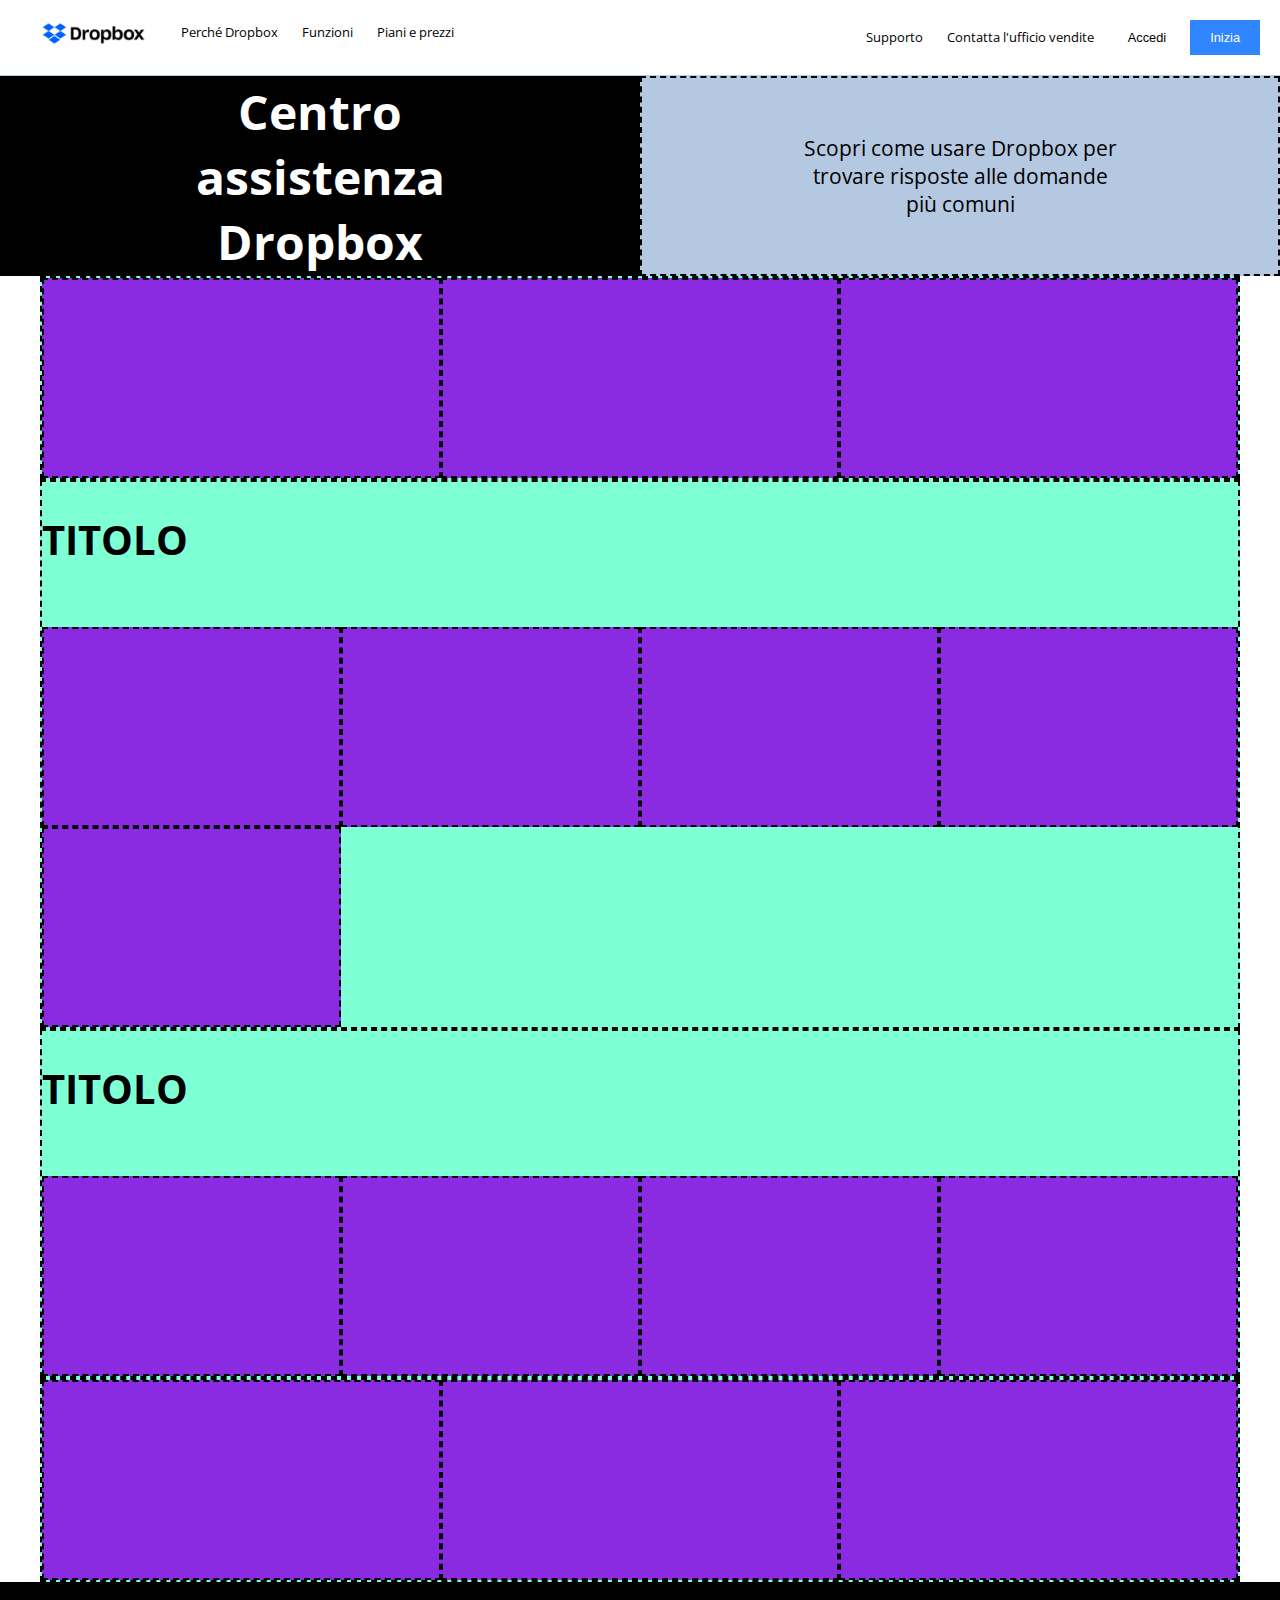
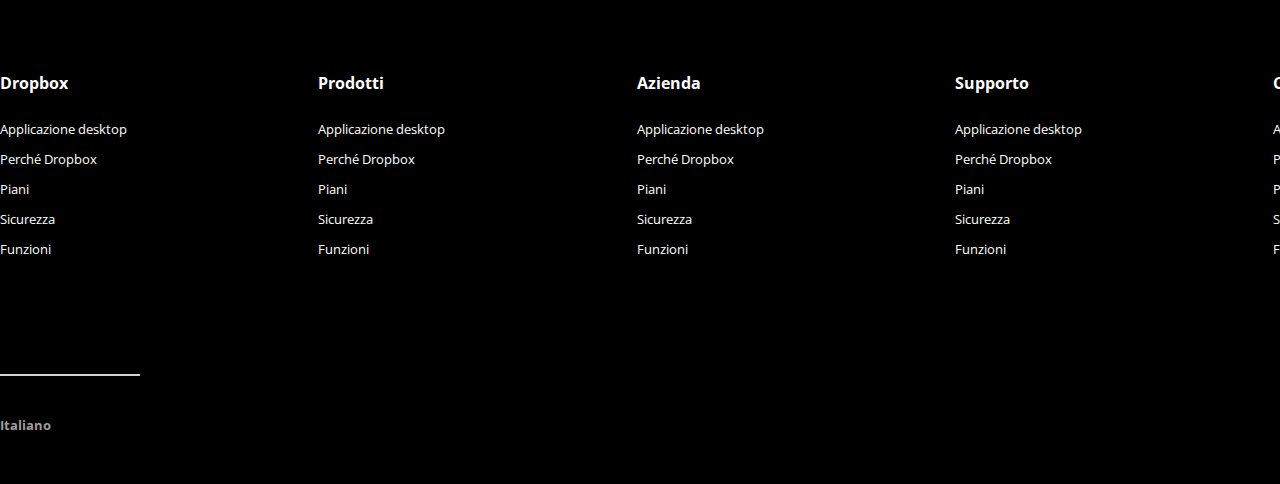
==== help-desk.html @ 8a1f7b86 "Help Desk struttura + main header" ====
<!DOCTYPE html>
<html lang="en">
    <head>
        <meta charset="UTF-8">
        <meta http-equiv="X-UA-Compatible" content="IE=edge">
        <meta name="viewport" content="width=device-width, initial-scale=1.0">
        <title>Dropbox | Help Desk</title>

        <!-- FONT -->
        <link rel="preconnect" href="https://fonts.googleapis.com">
        <link rel="preconnect" href="https://fonts.gstatic.com" crossorigin>
        <link href="https://fonts.googleapis.com/css2?family=Open+Sans:wght@300;400;500;600;700;800&display=swap" rel="stylesheet">
       
        <!-- CSS -->
        <link rel="stylesheet" href="https://cdnjs.cloudflare.com/ajax/libs/font-awesome/6.4.0/css/all.min.css" integrity="sha512-iecdLmaskl7CVkqkXNQ/ZH/XLlvWZOJyj7Yy7tcenmpD1ypASozpmT/E0iPtmFIB46ZmdtAc9eNBvH0H/ZpiBw==" crossorigin="anonymous" referrerpolicy="no-referrer" />
        <link rel="stylesheet" href="css/style.css"> 
        <link rel="stylesheet" href="css/help-desk-style.css"> 
        
    </head>

    <body>
        
        <!-- HEADER -->

        <header>

                <div class="my-row">

                    <!-- HEADER FIRST COLUMN -->

                    <div class="col-6">

                        <nav>

                            <ul>

                                <li>

                                    <a href="#">
                                        <img src="img/logo-small.png" alt="Dropbox" id="logo">
                                    </a>

                                </li>

                                <li>

                                    <div class="dropdown">

                                        <a href="#">
                                            Perché Dropbox
                                        </a>
                                        <div class="dropdown-content">

                                            <ul>

                                                <li>

                                                   <a href="#">

                                                        <div>

                                                            Voce 1

                                                        </div>

                                                   </a>

                                                </li>

                                                <li>

                                                    <a href="#">

                                                        <div>

                                                            Voce 2
    
                                                        </div>
    
                                                    </a>

                                                </li>

                                                <li>

                                                    <a href="#">

                                                        <div>

                                                            Voce 3
    
                                                        </div>
    
                                                    </a>

                                                </li>

                                            </ul>

                                        </div>

                                    </div>


                                </li>

                                <li>

                                    <div class="dropdown">

                                        <a href="#">
                                            Funzioni
                                        </a>
                                        <div class="dropdown-content">

                                            <ul>

                                                <li>

                                                   <a href="#">

                                                        <div>

                                                            Voce 1

                                                        </div>

                                                   </a>

                                                </li>

                                                <li>

                                                    <a href="#">

                                                        <div>

                                                            Voce 2
    
                                                        </div>
    
                                                    </a>

                                                </li>

                                                <li>

                                                    <a href="#">

                                                        <div>

                                                            Voce 3
    
                                                        </div>
    
                                                    </a>

                                                </li>

                                            </ul>

                                        </div>

                                    </div>

                                </li>

                                <li>

                                    <div class="dropdown">

                                        <a href="#">
                                            Piani e prezzi
                                        </a>
                                        <div class="dropdown-content">

                                            <ul>

                                                <li>

                                                   <a href="#">

                                                        <div>

                                                            Voce 1

                                                        </div>

                                                   </a>

                                                </li>

                                                <li>

                                                    <a href="#">

                                                        <div>

                                                            Voce 2
    
                                                        </div>
    
                                                    </a>

                                                </li>

                                                <li>

                                                    <a href="#">

                                                        <div>

                                                            Voce 3
    
                                                        </div>
    
                                                    </a>

                                                </li>

                                            </ul>

                                        </div>

                                    </div>

                                </li>

                            </ul>

                        </nav>

                    </div>

                    <!-- HEADER SECOND COLUMN -->

                    <div class="col-6">

                        <ul>

                            <li>
                                
                                <div class="dropdown">

                                    <a href="#">
                                        Supporto
                                    </a>
                                    <div class="dropdown-content">

                                        <ul>

                                            <li>

                                               <a href="#">

                                                    <div>

                                                        Voce 1

                                                    </div>

                                               </a>

                                            </li>

                                            <li>

                                                <a href="#">

                                                    <div>

                                                        Voce 2

                                                    </div>

                                                </a>

                                            </li>

                                            <li>

                                                <a href="#">

                                                    <div>

                                                        Voce 3

                                                    </div>

                                                </a>

                                            </li>

                                        </ul>

                                    </div>

                                </div>

                            </li>

                            <li>

                                <div class="dropdown">

                                    <a href="#">
                                        Contatta l'ufficio vendite
                                    </a>
                                    <div class="dropdown-content">

                                        <ul>

                                            <li>

                                               <a href="#">

                                                    <div>

                                                        Voce 1

                                                    </div>

                                               </a>

                                            </li>

                                            <li>

                                                <a href="#">

                                                    <div>

                                                        Voce 2

                                                    </div>

                                                </a>

                                            </li>

                                            <li>

                                                <a href="#">

                                                    <div>

                                                        Voce 3

                                                    </div>

                                                </a>

                                            </li>

                                        </ul>

                                    </div>

                                </div>

                             </li>
                            
                        </ul>

                        <button class="button-white">
                            Accedi
                        </button>

                        <button class="button">
                            Inizia
                        </button>

                    </div>

                </div>

         
        </header>

        <!-- MAIN -->

        <main class="debug">

            <div class="my-row main-header">

                <div class="col-6">

                    <h1>

                        Centro assistenza Dropbox

                    </h1>

                </div>

                <div class="col-6">

                    <span>

                        Scopri come usare Dropbox per trovare risposte alle domande più comuni

                    </span>

                </div>

            </div>


            <div class="background">

                <div class="container">

                    <div class="searchbar">
    
                    </div>
    
                    <div class="my-row">
    
                        <div class="col-4">
    
                        </div>
    
                        <div class="col-4">
    
                        </div>
    
                        <div class="col-4">
                            
                        </div>
    
                    </div>
    
                </div>

            </div>


            <div class="container">

               <h2>

                    TITOLO

               </h2>

                <div class="my-row">

                    <div class="col-3">

                    </div>

                    <div class="col-3">

                    </div>

                    <div class="col-3">

                    </div>

                    <div class="col-3">

                    </div>

                    <div class="col-3">

                    </div>

                </div>

            </div>

            <div class="background">

                <div class="container">

                    <h2>
                        TITOLO
                    </h2>
    
                    <div class="my-row">
    
                        <div class="col-3">
    
                        </div>
    
                        <div class="col-3">
    
                        </div>
    
                        <div class="col-3">
                            
                        </div>
    
                        <div class="col-3">
                            
                        </div>
    
                    </div>
    
                </div>

            </div>

            <div class="background">

                <div class="container">
    
                    <div class="my-row">
    
                        <div class="col-4">
    
                        </div>
    
                        <div class="col-4">
    
                        </div>
    
                        <div class="col-4">
                            
                        </div>
    
                    </div>
    
                </div>

            </div>

        </main>

        <!-- FOOTER -->

        <footer>

            <div class="full-width">
            
                <div class="big-container">

                    <!-- FOOTER NAVIGATION -->

                    <div class="my-row">
    
                        <div class="footer-col">
                            
                            <h4>

                                Dropbox

                            </h4>

                            <ul>

                                <li>

                                    <a href="#">

                                        Applicazione desktop

                                    </a>

                                </li>

                                <li>

                                    <a href="#">

                                        Perché Dropbox

                                    </a>

                                </li>

                                <li>

                                    <a href="#">

                                        Piani

                                    </a>

                                </li>

                                <li>

                                    <a href="#">

                                        Sicurezza

                                    </a>

                                </li>

                                <li>

                                    <a href="#">

                                        Funzioni

                                    </a>

                                </li>

                            </ul>

                        </div>

                        <div class="footer-col">
    
                            <h4>

                                Prodotti

                            </h4>

                            <ul>

                                <li>

                                    <a href="#">

                                        Applicazione desktop

                                    </a>

                                </li>

                                <li>

                                    <a href="#">

                                        Perché Dropbox

                                    </a>

                                </li>

                                <li>

                                    <a href="#">

                                        Piani

                                    </a>

                                </li>

                                <li>

                                    <a href="#">

                                        Sicurezza

                                    </a>

                                </li>

                                <li>

                                    <a href="#">

                                        Funzioni

                                    </a>

                                </li>

                            </ul>


                        </div>

                        <div class="footer-col">
    
                            <h4>

                                Azienda

                            </h4>

                            <ul>

                                <li>

                                    <a href="#">

                                        Applicazione desktop

                                    </a>

                                </li>

                                <li>

                                    <a href="#">

                                        Perché Dropbox

                                    </a>

                                </li>

                                <li>

                                    <a href="#">

                                        Piani

                                    </a>

                                </li>

                                <li>

                                    <a href="#">

                                        Sicurezza

                                    </a>

                                </li>

                                <li>

                                    <a href="#">

                                        Funzioni

                                    </a>

                                </li>

                            </ul>


                        </div>

                        <div class="footer-col">
    
                            <h4>

                                Supporto

                            </h4>

                            <ul>

                                <li>

                                    <a href="#">

                                        Applicazione desktop

                                    </a>

                                </li>

                                <li>

                                    <a href="#">

                                        Perché Dropbox

                                    </a>

                                </li>

                                <li>

                                    <a href="#">

                                        Piani

                                    </a>

                                </li>

                                <li>

                                    <a href="#">

                                        Sicurezza

                                    </a>

                                </li>

                                <li>

                                    <a href="#">

                                        Funzioni

                                    </a>

                                </li>

                            </ul>


                        </div>

                        <div class="footer-col">
    
                            <h4>

                                Community

                            </h4>

                            <ul>

                                <li>

                                    <a href="#">

                                        Applicazione desktop

                                    </a>

                                </li>

                                <li>

                                    <a href="#">

                                        Perché Dropbox

                                    </a>

                                </li>

                                <li>

                                    <a href="#">

                                        Piani

                                    </a>

                                </li>

                                <li>

                                    <a href="#">

                                        Sicurezza

                                    </a>

                                </li>

                                <li>

                                    <a href="#">

                                        Funzioni

                                    </a>

                                </li>

                            </ul>

                        </div>
    
                    </div>
    
                   <div class="tail">

                        <hr>

                        <h4>
                            <i class="fa-solid fa-earth-americas"></i>
                            Italiano
                            <i class="fa-solid fa-caret-up"></i>
                        </h4>

                   </div>

                </div>
    

            </div>

        </footer>


    </body>

</html>
---- css/style.css ----
/* 
    RESET
*/

*{
    margin: 0;
    padding: 0;
    box-sizing: border-box;
}

/* 
    GENERAL
*/
html {
    scroll-behavior: smooth;
  }

body{
    font-family: 'Open Sans', sans-serif;
}

.container{
    width: 1200px;
    margin: 0 auto;
}

.big-container{
    width: 1400px;
    margin: 0 auto;
}

.my-row{
    display: flex;
    flex-wrap: wrap;
}

.col-3{
    width: calc((100% / 12) * 3)
}

.col-4{
    width: calc((100% / 12) * 4)
}

.col-5{
    width: calc((100% / 12) * 5)
}

.col-6{
    width: calc((100% / 12) * 6)
}

.col-7{
    width: calc((100% / 12) * 7)
}

.col-8{
    width: calc((100% / 12) * 8)
}

.circle{
    border: 1px solid black;
    width: 13px;
    height: 13px;
    border-radius: 50%;
    display: inline-block;
    margin-right: 5px;
}

.button{
    background-color: #2F86FF;
    border: none;
    color: white;
    padding: 10px 20px;
    font-size: 0.8em;
    cursor: pointer;
}

.button-small{
    background-color: #2F86FF;
    border: none;
    color: white;
    padding: 5px 10px;
    font-size: 0.8em;
    cursor: pointer;
}

.button:hover{
    background-color: #80b4fd;
}

.button-white{
    background-color: transparent;
    border: none;
    color: black;
    padding: 10px 20px;
    font-size: 0.8em;
    cursor: pointer;
}

.button-white-small{
    background-color: transparent;
    border: none;
    color: black;
    padding: 5px 10px;
    font-size: 0.8em;
    cursor: pointer;
}

.button-white:hover{
    background-color: rgb(238, 235, 235);
}

.scroll-button{
    background-color: transparent;
    border: none;
    cursor: pointer;
    display: inline-block;
    padding: 15px;
}
.scroll-button a{
    color: black;
}

.scroll-button:hover{
    background-color: rgb(238, 235, 235);
    border-radius: 20px;
}

.col-padding{
    padding: 40px;
}

/* 
    HEADER
*/

header{
    width: 100%;
    position: sticky;
    top: 0;
    z-index: 999;
    background-color: white;
    border-bottom: 1px solid #B4D0E7;
}

header .my-row > div{
    padding: 20px;
}

header .my-row > div:nth-child(2){
    text-align: right;
}

header #logo{
    transform: scale(0.8);
    vertical-align: middle;
}

header nav,
header ul{
    display: inline-block;
}

header li{
    display: inline-block;
    padding: 0 10px;
}

header li a{
    color:black;
    text-decoration: none;
    font-size: 0.8em;
}

header li a:hover{
    color:#2F86FF;
}

header .dropdown {
    position: relative;
    display: inline-block;
  }


header .dropdown-content {
    display: none;
    position: absolute;
    background-color: white;
    z-index: 999;
    width: 150px;
}

header .dropdown-content li{
    width: 100%;
    padding: 15px;
}

header .dropdown-content:last-of-type li{
    text-align: left;
}

header .dropdown-content li:hover{
    background-color: #f9f9f9;
}

header .dropdown-content li:hover a{
    color:#2F86FF;
}

header .dropdown:hover .dropdown-content {
    display: block;
}

/* 
    MAIN
*/

main h1{
    font-size: 5em;
}

main img{
    width: 100%;
}

/* JUMBOTRON */


main .full-width:first-of-type{
    background-color: #B4D0E7;
    margin-bottom: 150px;
}

main .jumbo-container{
    position: relative;
    top: 100px;
}

main .my-row.jumbotron{
    margin-top: 50px;
}

main .my-row.jumbotron p{
    font-size: 1.2em;
}

main .full-width:first-of-type button{
    display: block;
    margin: 20px 0;
    padding: 10px 20px;
}

main .full-width:first-of-type i{
   font-size: 3em;
}

main .button.button-small + div{
    font-size: 0.8em;
    margin-bottom: 50px;
}

/* BUSINESS PLANS */

main h2:first-of-type{
    font-size: 2.5em;
    padding: 30px 30px 30px 0;
    margin-bottom: 30px;
}

main .radio-input{
    margin-bottom: 50px;
}

main .radio-input input{
    display: none;
}

main .radio-input label{
    cursor: pointer;
}

main .radio-input label:first-of-type{
    margin-right: 30px;
}

main .radio-input #monthly:checked ~ .circle:first-of-type{
    border: 3px solid #2F86FF;
}

main .radio-input #yearly:checked ~ .circle:last-of-type{
    border: 3px solid #2F86FF;
}


main .business-plans{
    justify-content: space-between;
    margin-bottom: 50px;
}

main .business-plans .col-4{
    width: calc((90% / 12) * 4);
    border: 1px solid black;
}

main .business-plans .col-4 .column-title{
    text-align: center;
    border-bottom: 1px solid black;
    padding: 10px;
    font-size: 0.8em;
}

main .business-plans .col-4 .col-padding h3{
    margin-bottom: 20px;
}

main .business-plans .price{
    display: block;
    font-weight: 700;
    font-size: 0.8em;
}

main .business-plans .plan-billing{
    font-weight: 100;
    font-size: 0.8em;
}

main .business-plans ul{
    margin-top: 30px;
}

main .business-plans ul li {
    padding: 10px 0;
    list-style-type: none;
    font-size: 0.7em;
}
main .business-plans ul li i{
    float: left;
    clear:both;
    height: 30px;
    margin-right: 5px;
    line-height: 15px;
}

main .business-plans  div .trial-button{
    padding: 30px 0;
}

main .business-plans  div .trial-button + div{
    font-size: 0.8em;
}

main .business-plans  div .trial-button button{
    width: 100%;
}

main .business-plans div hr{
    width: 30%;
    margin: 40px 0;
    border: 1px solid lightgray;
}

main .business-plans .selling-points{
    font-size: 0.8em;
}

main .business-plans .selling-points + ul li i{
    color: #0061FF;
}

/* CONTACT US */

main .contact{
    border: 1px solid black;
    margin-bottom: 150px;
}

main .contact > h4{
    width: 100%;
    padding: 10px;
    font-size: 0.8em;
    text-align: center;
    border-bottom: 1px solid black;
}

main .contact .col-8{
   padding: 50px;
}

main .contact .col-4{
   padding: 50px;
   text-align: right;
}

main .contact .col-8 h3{
    padding-bottom: 5px; 
    font-size: 1.3em;
}

main .contact .col-8 h3 + div{
    font-weight: 700;
    margin-bottom: 50px;
}

.contact .col-8 p{
    font-size: 0.8em;
}

/* PARTNER */

main .partner{
    margin-bottom: 150px;
}

main .partner .col-7{
    padding: 20px 20px 20px 0;
}

main .partner .col-5{
    padding: 20px;
}

main .partner .col-5 h3{
    padding: 20px;
    font-size: 2em;
}

main .partner .col-5 p{
    padding: 20px;
}

main .partner .col-5 div{
    padding: 20px;
}

main .partner .col-5 div button{
    border: 1px solid black;
    font-size: 1.2em;
}

/* DROPBOX BUSINESS */

main .dp-bsn{
    margin-bottom: 200px;
    justify-content: space-between;
}

main .dp-bsn-title{
    font-size: 3em;
    padding-bottom: 30px;
}

main .dp-bsn .col-4{
    width: calc((90% / 12) * 4);
}

main .dp-bsn .col-4 h3{
    padding: 20px 0;
    font-size: 1.5em;
}

main .dp-bsn .col-4 p{
    margin-bottom: 30px;
}

main .bsn.col-8{
    margin-bottom: 100px;
}

main .bsn.col-8 > h2{
    font-size: 3em;
}

main .bsn.col-8 > a{
    color: #2F86FF; 
}

main .bsn.col-8 > a:visited{
    color: #2F86FF; 
}


/* PARTNER COMPANIES */


main .companies .col-4 .my-row .col-6{
    height: calc(100vw / 6);
    position: relative;
}

main .companies .col-4 .my-row .col-6 img{
    filter: invert(1);
    width: 50%;
    position: absolute;
    left: 50%;
    top: 50%;
    transform: translate(-50%, -50%);
}

main .companies .col-4:first-of-type .my-row .col-6:first-of-type{
    border: 15px solid #D1E9CD;
    background-color: #A2D39B;
}

main .companies .col-4:first-of-type .my-row .col-6:nth-of-type(2){
    background-color: #61082B;
}

main .companies .col-4:first-of-type .my-row .col-6:nth-of-type(3){
    background-color: #0093CE;
}

main .companies .col-4:first-of-type .my-row .col-6:nth-of-type(4){
    background-color: #FF1C1C;
}

main .companies .col-4:last-of-type .my-row .col-6:first-of-type{
    background-color: #D5001F;
}

main .companies .col-4:last-of-type .my-row .col-6:nth-of-type(2){
    background-color: #B4D0E7;
}

main .companies .col-4:last-of-type .my-row .col-6:nth-of-type(3){
    background-color: #0D2481;
}

main .companies .col-4:last-of-type .my-row .col-6:nth-of-type(4){
    background-color: #FFD830;
}

main .companies .col-4:nth-of-type(2){
    padding: 50px;
    background-color: #F5F5F5;
}

main .companies .col-4:nth-of-type(2) img{
    width: 50%;
}

main .companies .col-4:nth-of-type(2) hr{
    width: 30%;
    margin: 40px 0;
    border: 1px solid lightgray;
}

main .companies .col-4:nth-of-type(2) p{
margin-bottom: 30px;
}

/* FREE TRIAL */

main .trial{
    background-color: #B4D0E7;
}

main .trial .col-6{
    padding: 30px 0;
}

main .trial .col-6:last-of-type{
    text-align: center;

}

main .trial .col-6 h3{
    font-size: 2.5em;
    margin: 50px 0;
}

main .trial .col-6 button{
    margin: 50px 0;
    color: black;
    background-color: #FFFFFF;
    border: 1px solid white;
}

main .trial .col-6 button:hover{
    border: 1px solid black;
}

/* FAQ */

main .faq h2{
    margin-top: 50px;
}

main .faq div{
    font-weight: 700;
}

main .faq hr{
    margin: 30px 0;
}

main .faq div:last-of-type hr:last-of-type{
    margin-top: 30px;
    margin-bottom: 100px;
}

main .faq input{
    display: none;
}

main .faq .fa-chevron-down{
    float: right;
    margin-right: 30px;
    font-size: 0.8em;
    cursor: pointer;
    transition: all 0.5s ease-in-out;
    animation: rotation-down;
    animation-duration: 0.5s;
    animation-timing-function: ease-in-out;
    animation-fill-mode: forwards;
    padding: 10px;
}

main .faq ul{
    margin-top: 20px;
    max-height: 0;
    overflow: hidden;
    transition: all 0.5s ease-in-out;
}

main .faq input:checked ~ ul{
    max-height: 300px;
}

main .faq input:checked ~ label > i{
    animation: rotation-up;
    animation-duration: 0.5s;
    animation-timing-function: ease-in-out;
    animation-fill-mode: forwards;
}

main .faq ul li{
    padding: 10px 0;
    margin-left: 60px;
}

@keyframes rotation-up{
    0%{
        transform: rotate(0deg);
    }

    100%{
        transform: rotate(180deg);
    }
}

@keyframes rotation-down{
    0%{
        transform: rotate(180deg);
    }

    100%{
        transform: rotate(0deg);
    }
}

/* 
    FOOTER
*/

footer{
    color: white;
}

footer .full-width{
    background-color: #000000;
}

footer .full-width .my-row{
    justify-content: space-between;
}

footer .footer-col{
    width: auto;
    padding: 70px 0;
}

footer .footer-col h4{
    padding: 20px 0;
}

footer .footer-col li{
    list-style: none;
    font-size: 0.8em;
    line-height: 30px; 
    cursor: pointer;
}

footer .footer-col li a{
    text-decoration: none;
    color: white;
}

footer .footer-col li:hover{
    text-decoration: underline;
}

footer .tail hr{
    width: 10%;
    margin: 40px 0;
    border: 1px solid lightgray;
}

footer .tail h4{
    color: rgb(158, 156, 156);
    padding-bottom: 50px;
    font-size: 0.8em;
    cursor: pointer;
}

footer .tail h4:hover{
    text-decoration: underline;
}
---- css/help-desk-style.css ----
/* 
    MAIN
*/

main .main-header .col-6:first-of-type{
    background-color: black;
    position: relative;
}

main .main-header .col-6:first-of-type h1{
    color: white;
    font-size: 3em;
    text-align: center;
    position: absolute;
    left: 50%;
    top: 50%;
    transform: translate(-50%, -50%);
}

main .main-header .col-6:last-of-type{
    background-color: #B4C8E1;
    position: relative;
}

main .main-header .col-6:last-of-type span{
    color: black;
    font-size: 1.3em;
    text-align: center;
    position: absolute;
    left: 50%;
    top: 50%;
    transform: translate(-50%, -50%);
}



/* 
    DEBUG
*/

.debug .my-row:first-of-type .col-6{
    min-height: 200px;
    border: 2px dashed black;
}

.debug .container{
    background-color: aquamarine;
    min-height: 200px;
    border: 2px dashed black;
}

.debug .container .my-row > div{
    background-color:blueviolet;
    min-height: 200px;
    border: 2px dashed black;
}
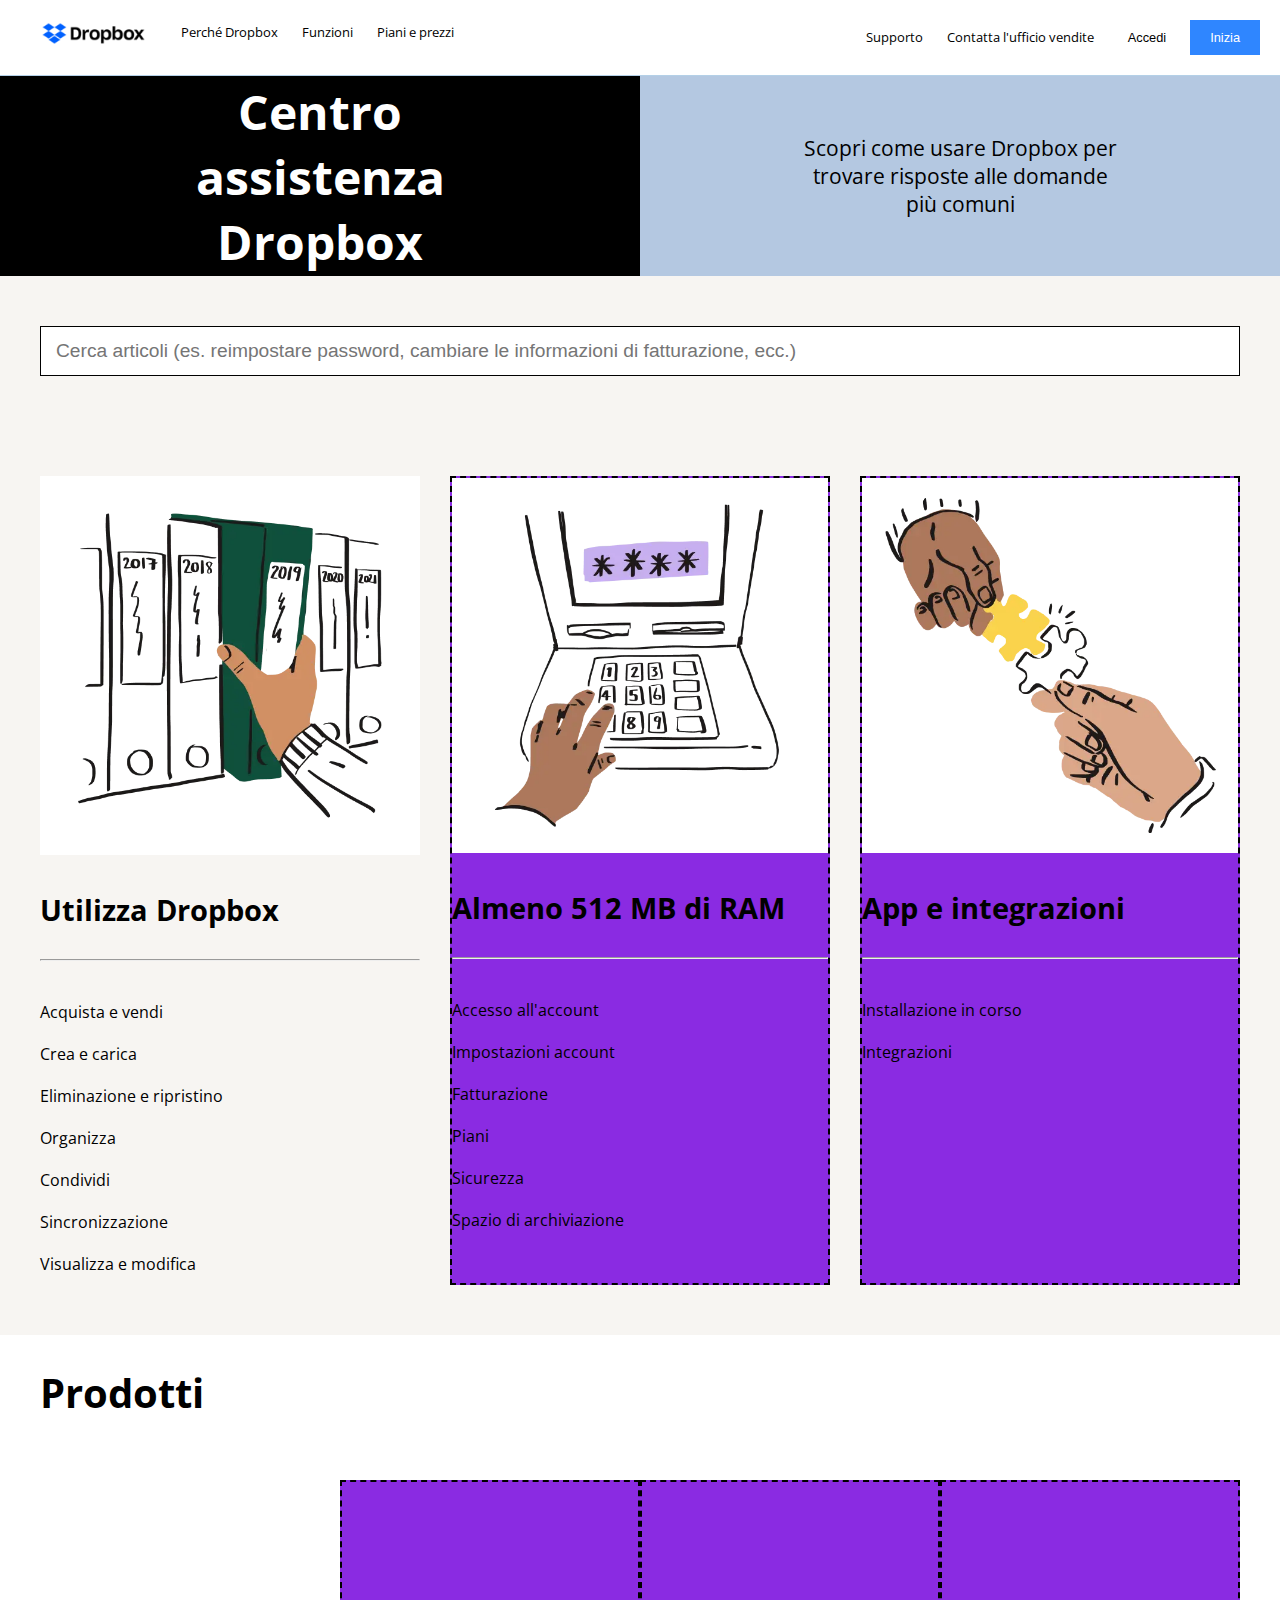
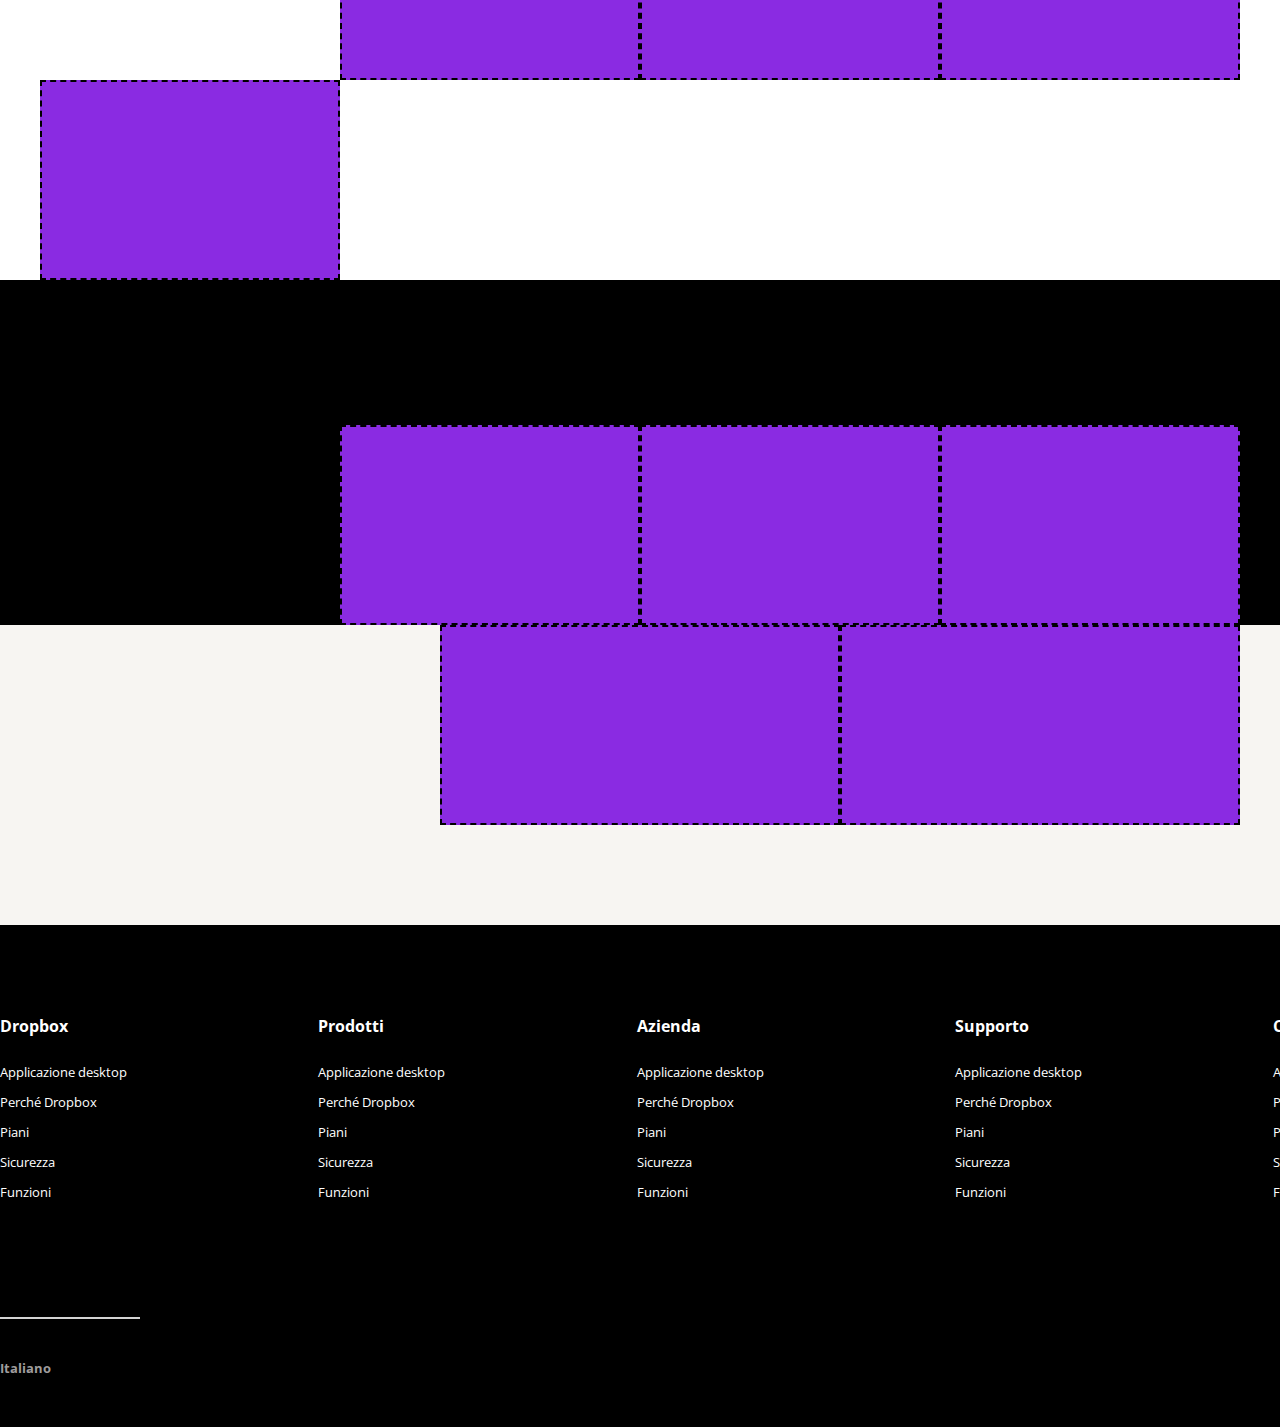
==== commit 1714dca3: "Help Desk: main nav" ====
--- a/help-desk.html
+++ b/help-desk.html
@@ -406,27 +406,225 @@
             </div>
 
 
-            <div class="background">
+            <div class="background main-nav">
 
                 <div class="container">
 
                     <div class="searchbar">
     
+                        <input type="text" placeholder="Cerca articoli (es. reimpostare password, cambiare le informazioni di fatturazione, ecc.)">
+
+                        <i class="fa-solid fa-magnifying-glass"></i>
+
                     </div>
     
                     <div class="my-row">
     
                         <div class="col-4">
     
+                            <img src="img/nav-1.webp" alt="Nav 1">
+
+                            <h2>
+
+                                Utilizza Dropbox
+
+                            </h2>
+
+                            <hr>
+
+                            <ul>
+
+                                <li>
+
+                                    <a href="#">
+
+                                        Acquista e vendi
+
+                                    </a>
+
+                                </li>
+
+                                <li>
+
+                                    <a href="#">
+
+                                        Crea e carica
+
+                                    </a>
+
+                                </li>
+
+                                <li>
+
+                                    <a href="#">
+
+                                        Eliminazione e ripristino
+
+                                    </a>
+
+                                </li>
+
+                                <li>
+
+                                    <a href="#">
+
+                                        Organizza
+
+                                    </a>
+
+                                </li>
+
+                                <li>
+
+                                    <a href="#">
+
+                                        Condividi
+
+                                    </a>
+
+                                </li>
+
+                                <li>
+
+                                    <a href="#">
+
+                                        Sincronizzazione
+
+                                    </a>
+
+                                </li>
+
+                                <li>
+
+                                    <a href="#">
+
+                                        Visualizza e modifica
+
+                                    </a>
+
+                                </li>
+
+                            </ul>
+
                         </div>
     
                         <div class="col-4">
     
-                        </div>
+                            <img src="img/nav-2.webp" alt="Nav 1">
+
+                            <h2>
+
+                                Almeno 512 MB di RAM
+
+                            </h2>
+
+                            <hr>
+
+                            <ul>
+
+                                <li>
+
+                                    <a href="#">
+
+                                        Accesso all'account
+
+                                    </a>
+
+                                </li>
+
+                                <li>
+
+                                    <a href="#">
+
+                                        Impostazioni account
+
+                                    </a>
+
+                                </li>
+
+                                <li>
+
+                                    <a href="#">
+
+                                        Fatturazione
+
+                                    </a>
+
+                                </li>
+
+                                <li>
+
+                                    <a href="#">
+
+                                        Piani
+
+                                    </a>
+
+                                </li>
+
+                                <li>
+
+                                    <a href="#">
+
+                                        Sicurezza
+
+                                    </a>
+
+                                </li>
+
+                                <li>
+
+                                    <a href="#">
+
+                                        Spazio di archiviazione
+
+                                    </a>
+
+                                </li>
+
+                            </ul>
+
+                        </div>
+    
     
                         <div class="col-4">
-                            
-                        </div>
+    
+                            <img src="img/nav-3.webp" alt="Nav 1">
+
+                            <h2>
+
+                                App e integrazioni
+
+                            </h2>
+
+                            <hr>
+
+                            <ul>
+
+                                <li>
+
+                                    <a href="#">
+
+                                        Installazione in corso
+
+                                    </a>
+
+                                </li>
+
+                                <li>
+
+                                    <a href="#">
+
+                                        Integrazioni
+
+                                    </a>
+
+                                </li>
+
+                            </ul>
+
+                        </div>
+    
     
                     </div>
     
@@ -439,7 +637,7 @@
 
                <h2>
 
-                    TITOLO
+                Prodotti
 
                </h2>
 
@@ -469,7 +667,7 @@
 
             </div>
 
-            <div class="background">
+            <div class="background-black">
 
                 <div class="container">
 
--- a/css/help-desk-style.css
+++ b/css/help-desk-style.css
@@ -1,10 +1,29 @@
+/* 
+    GENERAL
+*/
+
+.background{
+    background-color: #F7F5F2;
+    width: 100%;
+}
+
+.background-black{
+    background-color: black;
+    width: 100%;
+}
+
+
+
 /* 
     MAIN
 */
 
+/* MAIN HEADER */
+
 main .main-header .col-6:first-of-type{
     background-color: black;
     position: relative;
+    padding: 100px;
 }
 
 main .main-header .col-6:first-of-type h1{
@@ -20,6 +39,7 @@
 main .main-header .col-6:last-of-type{
     background-color: #B4C8E1;
     position: relative;
+    padding: 100px;
 }
 
 main .main-header .col-6:last-of-type span{
@@ -32,24 +52,80 @@
     transform: translate(-50%, -50%);
 }
 
+/* SEARCHBAR & NAV */
 
+main .main-nav{
+    padding: 50px 0;
+}
+
+main .searchbar{
+    position: relative;
+}
+
+main .searchbar input{
+    width: 100%;
+    display: block;
+    height: 50px;
+    margin-bottom: 100px;
+    border: 1px solid black;
+    padding: 15px;
+    font-size: 1.2em;
+}
+
+main .searchbar i{
+    position: absolute;
+    top: 20px;
+    right: 25px;
+}
+
+main .main-nav .my-row{
+    justify-content: space-between;
+
+}
+
+main .main-nav .col-4{
+    width: calc((95% / 12) * 4)
+
+}
+
+main .main-nav .col-4 img{
+    padding: 20px;
+    background-color: white;
+
+}
+
+main .main-nav .col-4 h2{
+    font-size: 1.8em;
+    padding-bottom: 0;
+}
+
+main .main-nav .col-4 hr{
+    margin-bottom: 30px;
+}
+
+main .main-nav .col-4 ul li{
+    list-style-type: none;
+    padding: 10px 0;
+}
+
+main .main-nav .col-4 ul li a{
+    text-decoration: none;
+    color: black;
+}
+
+main .main-nav .col-4 ul li a:hover{
+    text-decoration: underline;
+    color: #2F86FF;
+}
 
 /* 
     DEBUG
 */
-
-.debug .my-row:first-of-type .col-6{
-    min-height: 200px;
-    border: 2px dashed black;
+.debug .container{
+    min-height: 300px;
 }
 
-.debug .container{
-    background-color: aquamarine;
-    min-height: 200px;
-    border: 2px dashed black;
-}
-
-.debug .container .my-row > div{
+.debug .container .my-row > div:not(:first-of-type){
     background-color:blueviolet;
     min-height: 200px;
     border: 2px dashed black;
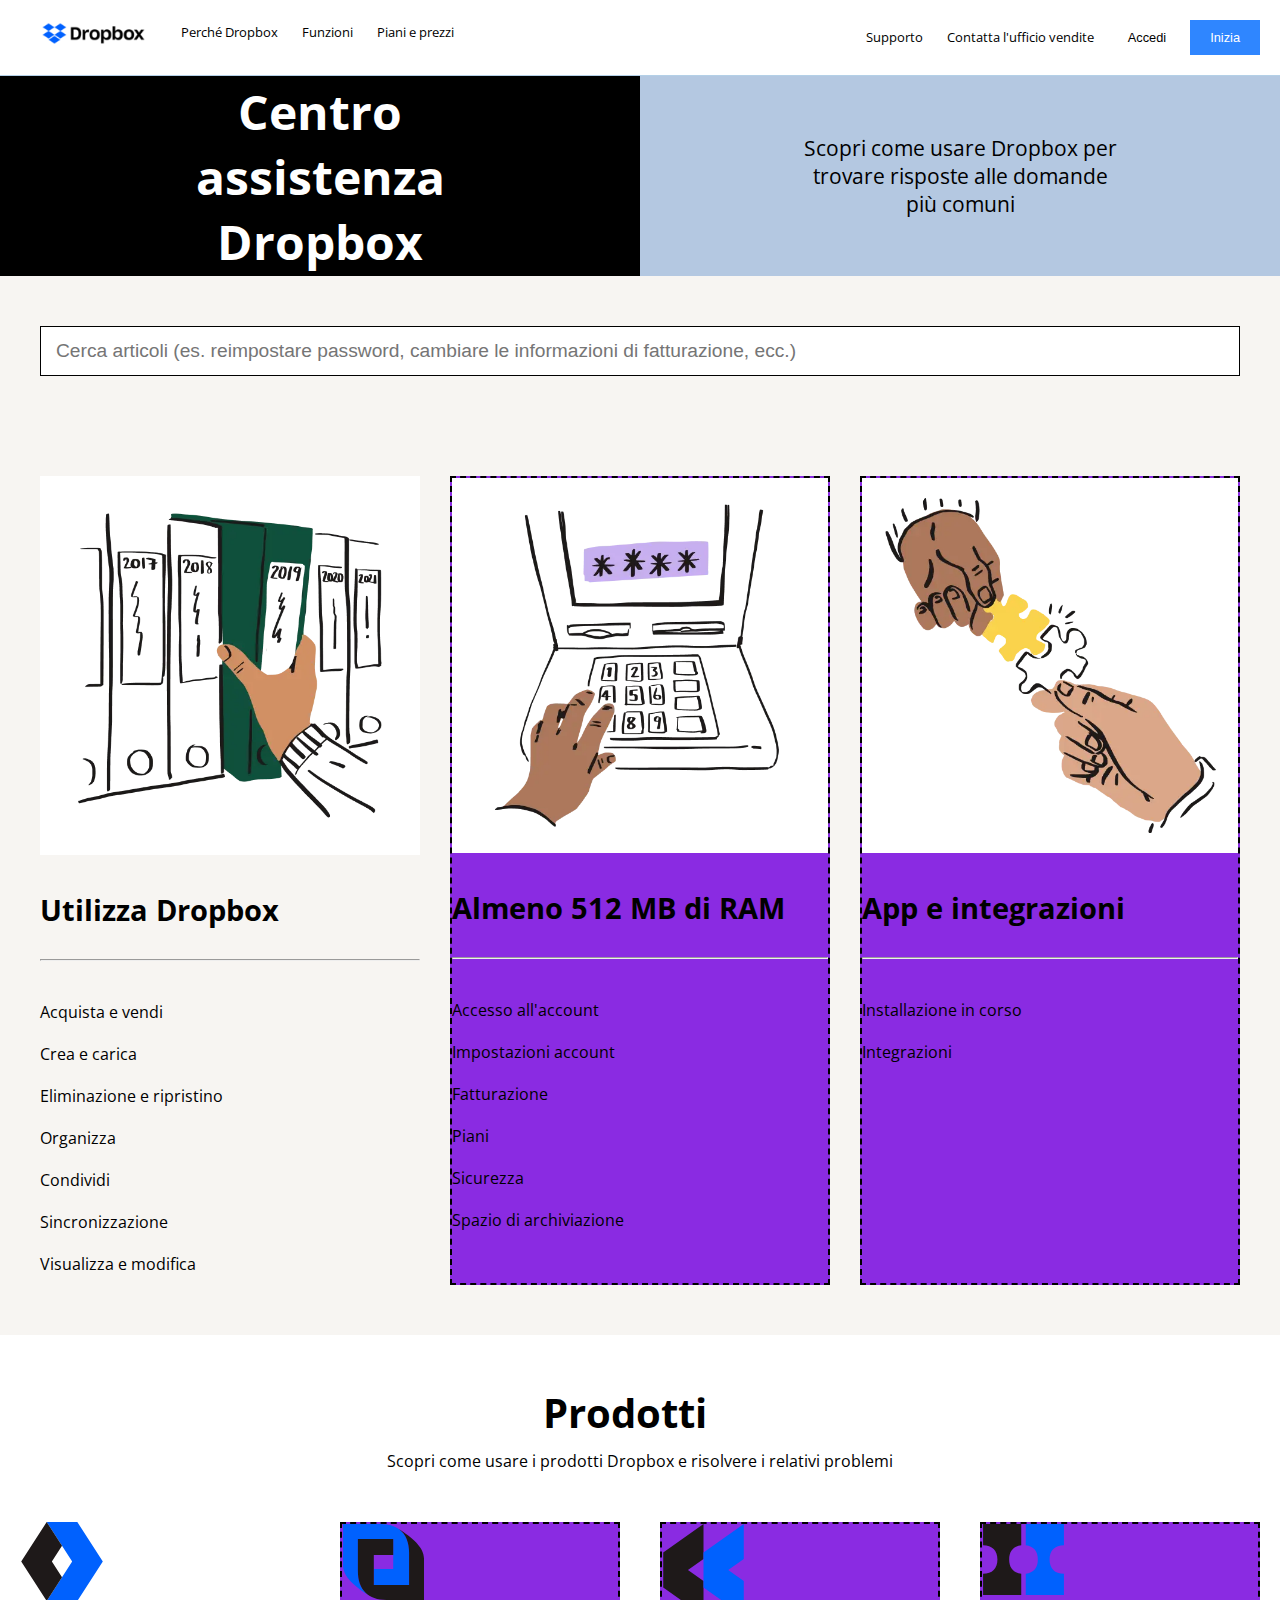
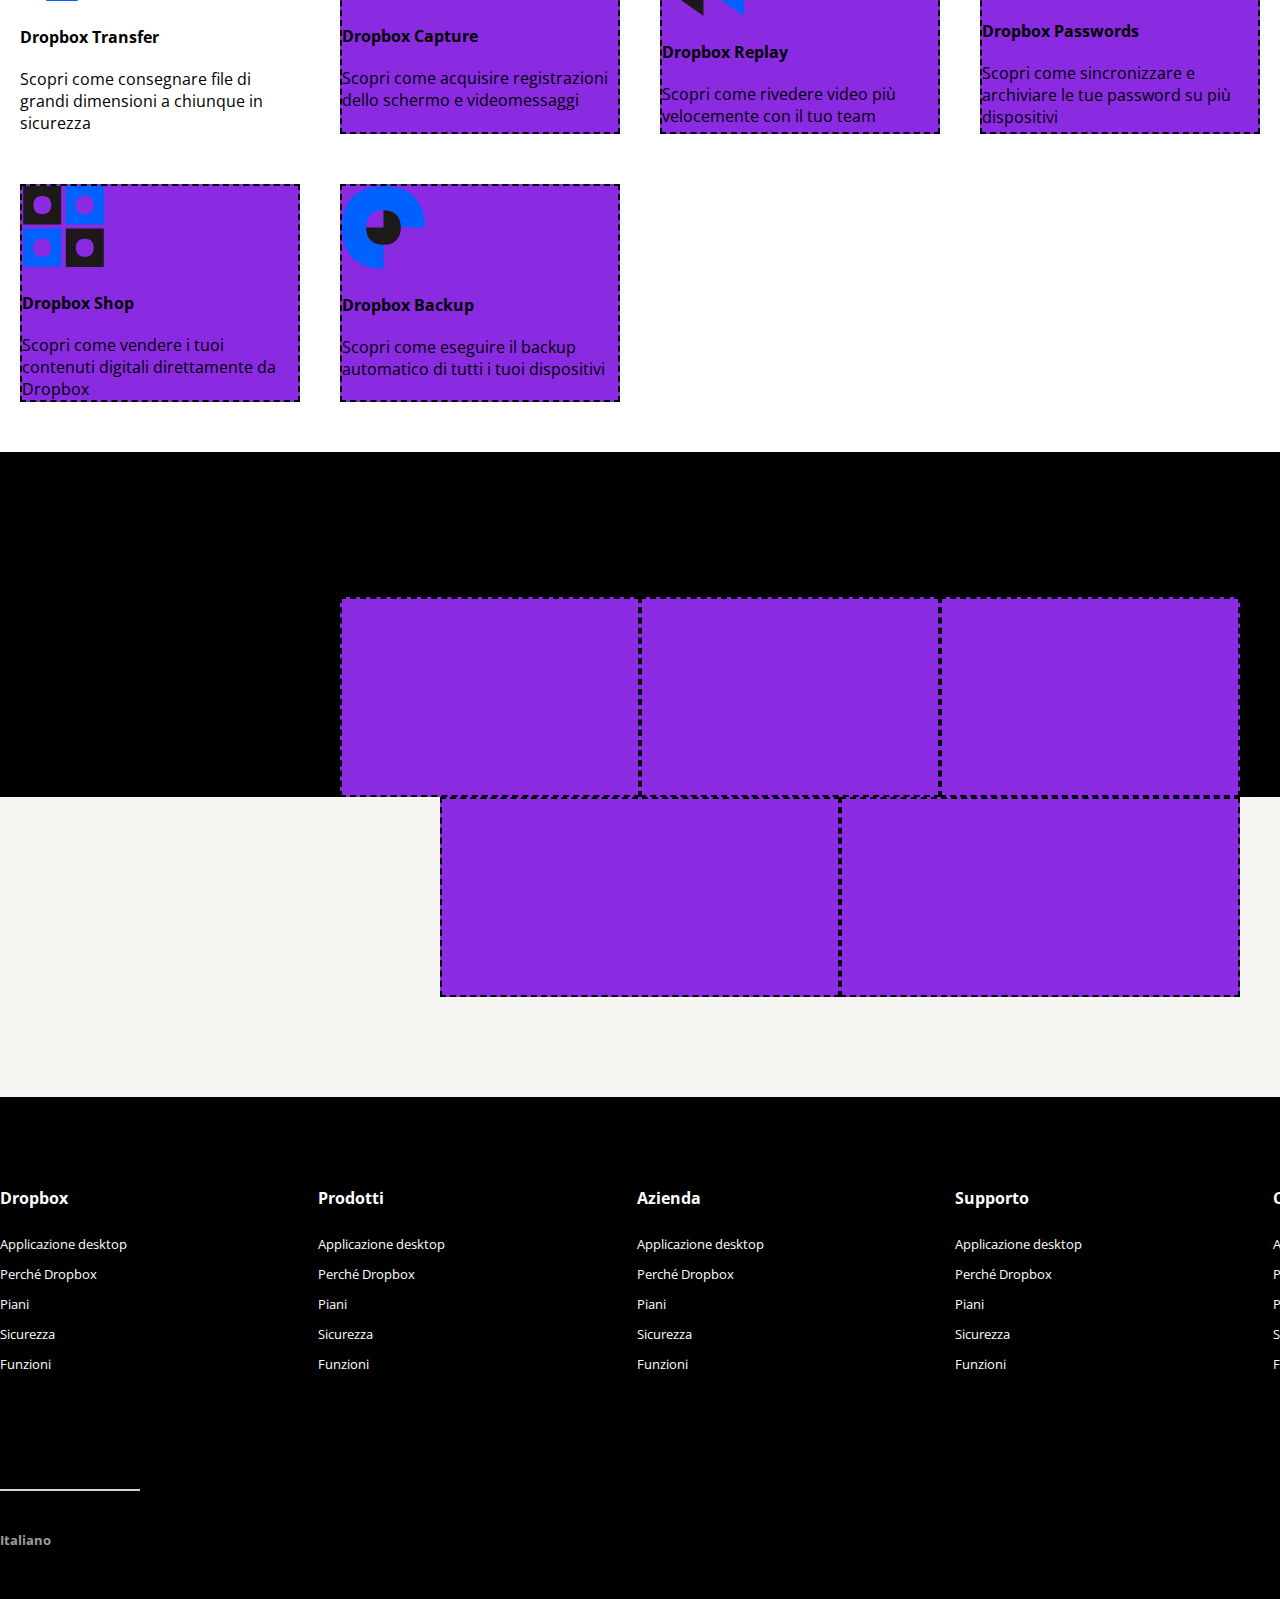
==== commit 4d2d1f21: "Help Desk: products" ====
--- a/help-desk.html
+++ b/help-desk.html
@@ -633,7 +633,7 @@
             </div>
 
 
-            <div class="container">
+            <div class="container products">
 
                <h2>
 
@@ -641,25 +641,143 @@
 
                </h2>
 
+               <h4>
+
+                Scopri come usare i prodotti Dropbox e risolvere i relativi problemi
+
+               </h4>
+
                 <div class="my-row">
 
                     <div class="col-3">
 
+                        <a href="#">
+
+                            <img src="img/icon1.svg" alt="icon1">
+
+                        </a>
+
+                        <a href="#">
+
+                            <h4>
+                                Dropbox Transfer
+                            </h4>
+
+                        </a>
+
+                        <p>
+                            Scopri come consegnare file di grandi dimensioni a chiunque in sicurezza
+                        </p>
+
                     </div>
 
                     <div class="col-3">
 
+                        <a href="#">
+
+                            <img src="img/icon2.svg" alt="icon1">
+
+                        </a>
+
+                        <a href="#">
+
+                            <h4>
+                                Dropbox Capture
+                            </h4>
+
+                        </a>
+
+                        <p>
+                            Scopri come acquisire registrazioni dello schermo e videomessaggi
+                        </p>
+
                     </div>
 
                     <div class="col-3">
 
+                        <a href="#">
+
+                            <img src="img/icon3.svg" alt="icon1">
+
+                        </a>
+
+                        <a href="#">
+
+                            <h4>
+                                Dropbox Replay
+                            </h4>
+
+                        </a>
+
+                        <p>
+                            Scopri come rivedere video più velocemente con il tuo team
+                        </p>
+
                     </div>
 
                     <div class="col-3">
 
+                        <a href="#">
+
+                            <img src="img/icon4.svg" alt="icon1">
+
+                        </a>
+
+                        <a href="#">
+
+                            <h4>
+                                Dropbox Passwords
+                            </h4>
+
+                        </a>
+
+                        <p>
+                            Scopri come sincronizzare e archiviare le tue password su più dispositivi
+                        </p>
+
                     </div>
 
                     <div class="col-3">
+
+                        <a href="#">
+
+                            <img src="img/icon5.svg" alt="icon1">
+
+                        </a>
+
+                        <a href="#">
+
+                            <h4>
+                                Dropbox Shop
+                            </h4>
+
+                        </a>
+
+                        <p>
+                            Scopri come vendere i tuoi contenuti digitali direttamente da Dropbox
+                        </p>
+
+                    </div>
+
+                    <div class="col-3">
+
+                        <a href="#">
+
+                            <img src="img/icon6.svg" alt="icon1">
+
+                        </a>
+
+                        <a href="#">
+
+                            <h4>
+                                Dropbox Backup
+                            </h4>
+
+                        </a>
+
+                        <p>
+                            Scopri come eseguire il backup automatico di tutti i tuoi dispositivi
+                        </p>
 
                     </div>
 
--- a/css/help-desk-style.css
+++ b/css/help-desk-style.css
@@ -118,6 +118,54 @@
     color: #2F86FF;
 }
 
+/* PRODUCTS */
+
+main .products h2,
+main .products h4{
+    text-align: center;
+}
+
+main .products h2{
+    padding-top: 50px;
+    padding-bottom: 0;
+    margin-bottom: 10px;
+}
+
+main .products h4{
+    margin-bottom: 50px;
+    font-weight: 400;
+}
+
+main .products .my-row{
+    margin: 0 -40px;
+}
+
+main .products .col-3{
+    width: calc(((100% / 12) * 3) - 40px);
+    margin: 0 20px 50px 20px;
+}
+
+main .products .col-3 img{
+    width: 30%;
+}
+
+main .products .col-3 a{
+    text-decoration: none;
+    color: black;
+}
+
+main .products .col-3 h4{
+    text-align: left;
+    padding: 20px 0;
+    font-weight: 700;
+    margin-bottom: 0;
+}
+
+
+
+
+
+
 /* 
     DEBUG
 */
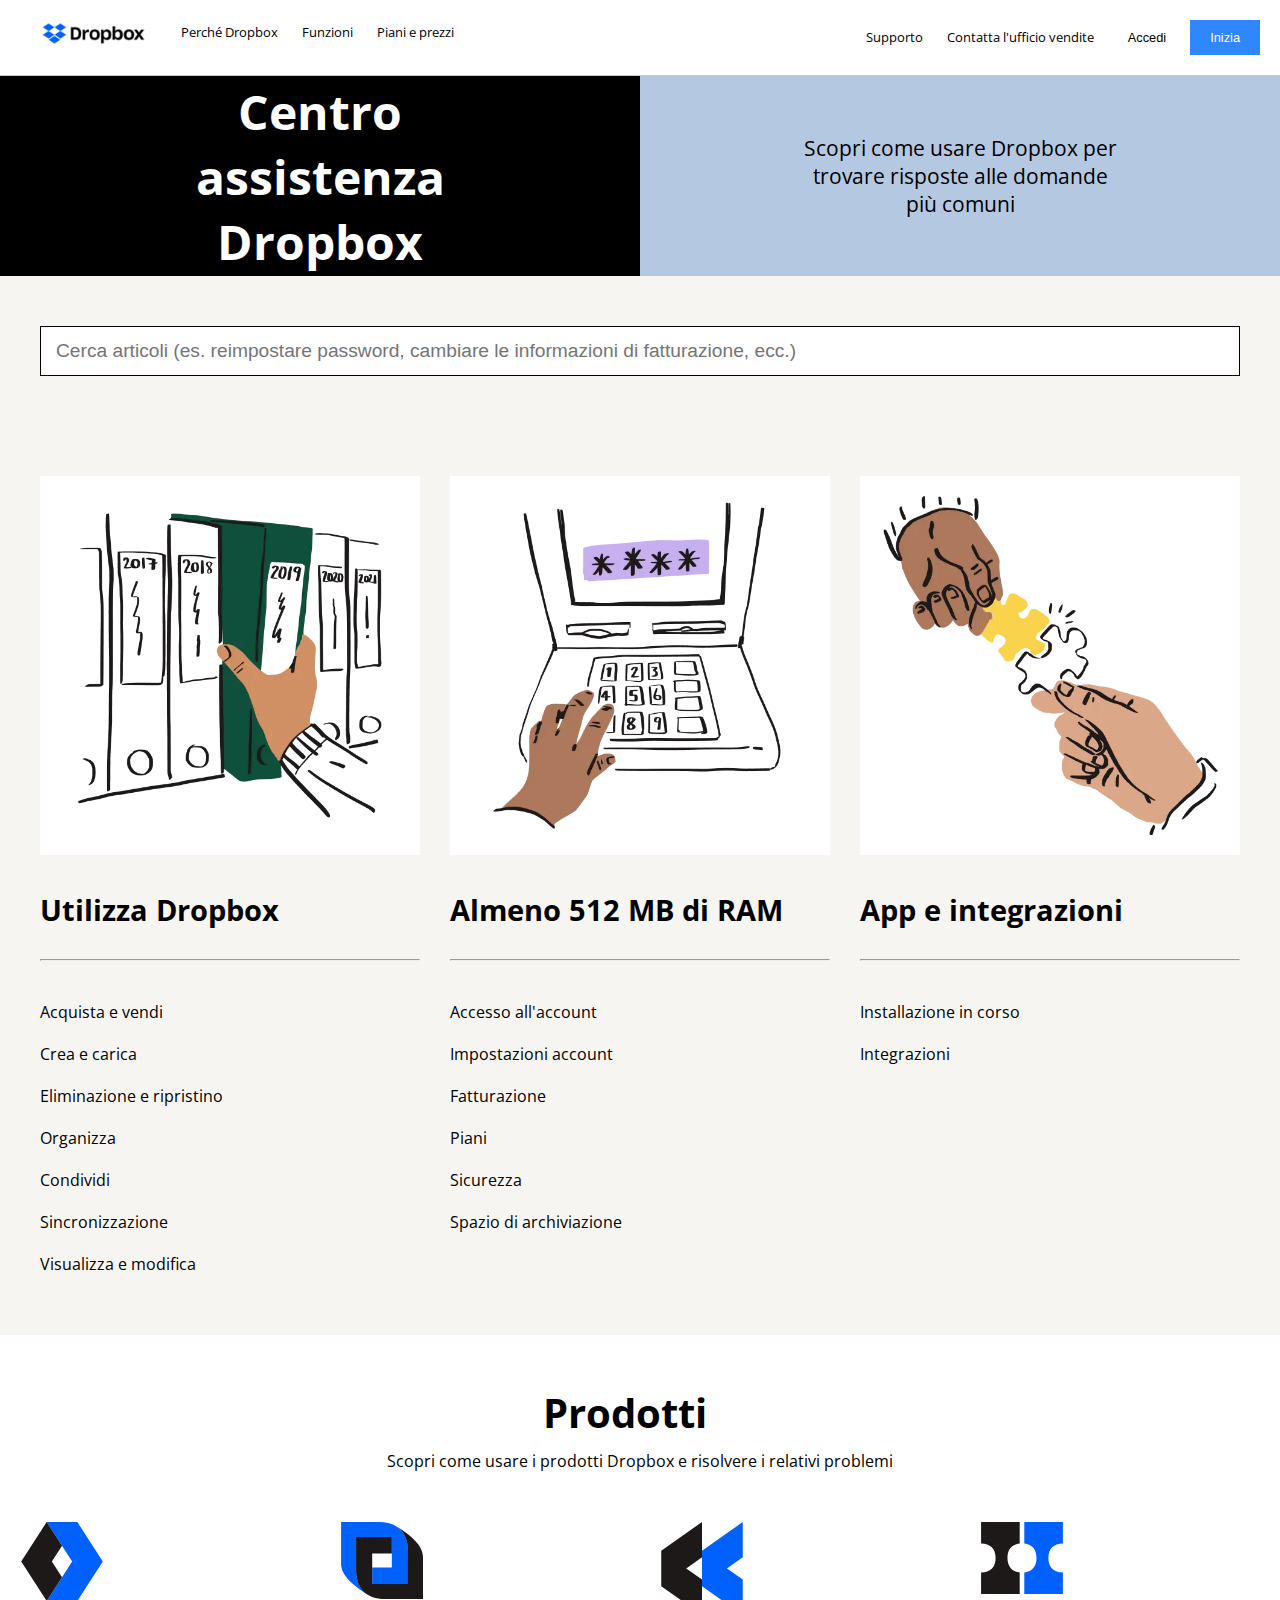
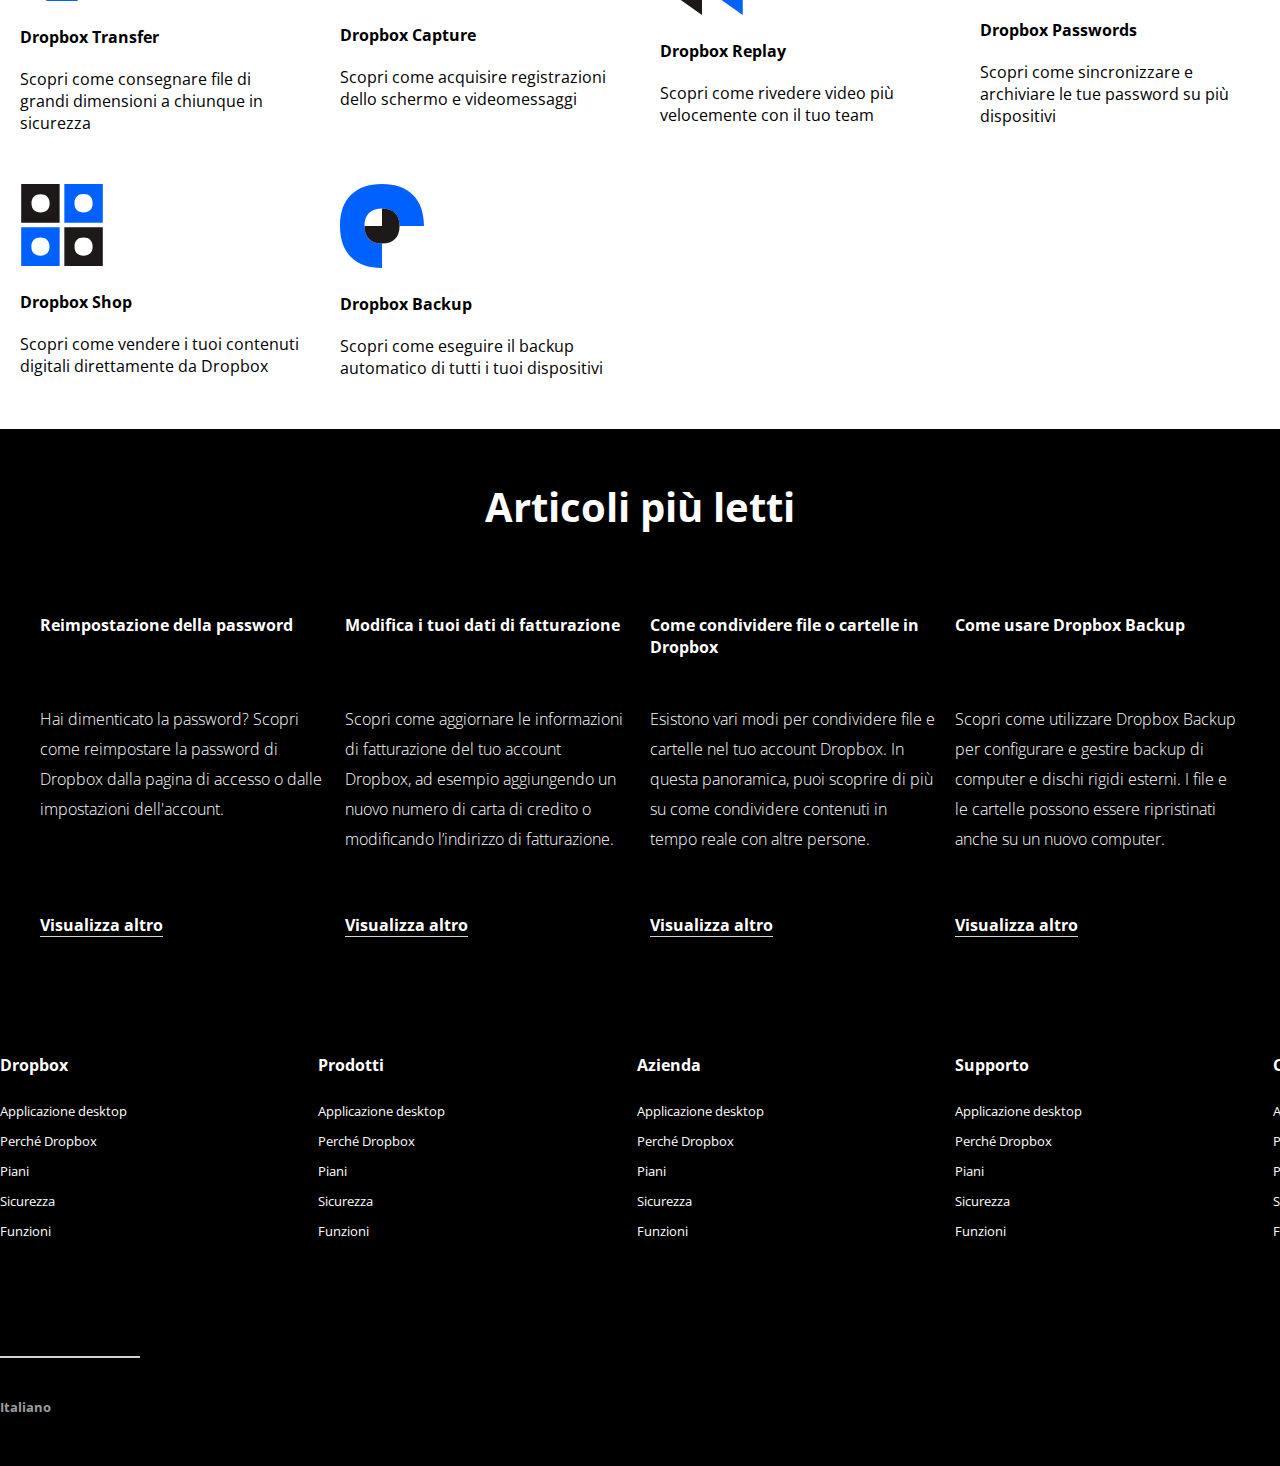
==== commit 6344247a: "Help Desk: Articles" ====
--- a/help-desk.html
+++ b/help-desk.html
@@ -379,7 +379,7 @@
 
         <!-- MAIN -->
 
-        <main class="debug">
+        <main>
 
             <div class="my-row main-header">
 
@@ -790,26 +790,170 @@
                 <div class="container">
 
                     <h2>
-                        TITOLO
+                        Articoli più letti
                     </h2>
     
-                    <div class="my-row">
-    
-                        <div class="col-3">
-    
-                        </div>
-    
-                        <div class="col-3">
-    
-                        </div>
-    
-                        <div class="col-3">
+                    <div class="my-row articles">
+    
                             
-                        </div>
-    
-                        <div class="col-3">
+                        <div class="col-3 my-row">
+    
+                            <div>
+ 
+                                 <h4>
+ 
+                                    Reimpostazione della password
+ 
+                                 </h4>
+ 
+                            </div>
+ 
+                            <div class="p-row">
+ 
+                                 <p>
+ 
+                                    Hai dimenticato la password? Scopri come reimpostare la password di Dropbox dalla pagina di accesso o dalle impostazioni dell'account.
+ 
+                                 </p>
+ 
+                            </div>
+ 
+                         <div>
+ 
+                             <h4>
+ 
+                                 <a href="#">
+ 
+                                    Visualizza altro 
+ 
+                                 </a>
+ 
+                             </h4>
+ 
+                         </div>
+ 
+                         </div>
+    
                             
-                        </div>
+                        <div class="col-3 my-row">
+    
+                            <div>
+ 
+                                 <h4>
+ 
+                                    Modifica i tuoi dati di fatturazione
+ 
+                                 </h4>
+ 
+                            </div>
+ 
+                            <div class="p-row">
+ 
+                                 <p>
+ 
+                                    Scopri come aggiornare le informazioni di fatturazione del tuo account Dropbox, ad esempio aggiungendo un nuovo numero di carta di credito o modificando l’indirizzo di fatturazione.
+                                 
+                                </p>
+ 
+                            </div>
+ 
+                         <div>
+ 
+                             <h4>
+ 
+                                 <a href="#">
+ 
+                                    Visualizza altro 
+ 
+                                 </a>
+ 
+                             </h4>
+ 
+                         </div>
+ 
+                         </div>
+    
+                            
+                        <div class="col-3 my-row">
+    
+                            <div>
+ 
+                                 <h4>
+ 
+                                    Come condividere file o cartelle in Dropbox
+ 
+                                 </h4>
+ 
+                            </div>
+ 
+                            <div class="p-row">
+ 
+                                 <p>
+ 
+                                    Esistono vari modi per condividere file e cartelle nel tuo account Dropbox. In questa panoramica, puoi scoprire di più su come condividere contenuti in tempo reale con altre persone.
+                                
+                                </p>
+ 
+                            </div>
+ 
+                         <div>
+ 
+                             <h4>
+ 
+                                 <a href="#">
+ 
+                                    Visualizza altro 
+ 
+                                 </a>
+ 
+                             </h4>
+ 
+                         </div>
+ 
+                         </div>
+    
+                            
+                        <div class="col-3 my-row">
+    
+                            <div>
+ 
+                                 <h4>
+ 
+                                    Come usare Dropbox Backup
+ 
+                                 </h4>
+ 
+                            </div>
+ 
+                            <div class="p-row">
+ 
+                                 <p>
+ 
+                                    Scopri come utilizzare Dropbox Backup per configurare e gestire backup di computer e dischi rigidi esterni. I file e le cartelle possono essere ripristinati anche su un nuovo computer.
+                                 </p>
+ 
+                            </div>
+ 
+                         <div>
+ 
+                             <h4>
+ 
+                                 <a href="#">
+ 
+                                    Visualizza altro 
+ 
+                                 </a>
+ 
+                             </h4>
+ 
+                         </div>
+ 
+                         </div>
+
+                        
+
+    
+                        
     
                     </div>
     
--- a/css/style.css
+++ b/css/style.css
@@ -32,6 +32,10 @@
 .my-row{
     display: flex;
     flex-wrap: wrap;
+}
+
+.col-2{
+    width: calc((100% / 12) * 2)
 }
 
 .col-3{
--- a/css/help-desk-style.css
+++ b/css/help-desk-style.css
@@ -11,7 +11,6 @@
     background-color: black;
     width: 100%;
 }
-
 
 
 /* 
@@ -161,20 +160,54 @@
     margin-bottom: 0;
 }
 
-
-
-
-
-
-/* 
-    DEBUG
-*/
-.debug .container{
-    min-height: 300px;
-}
-
-.debug .container .my-row > div:not(:first-of-type){
-    background-color:blueviolet;
-    min-height: 200px;
-    border: 2px dashed black;
-}
+/* ARTICLES */
+
+main .background-black h2{
+    text-align: center;
+    color: white;
+    padding: 50px 0;
+}
+
+main .articles{
+    justify-content: space-between;
+}
+
+main .articles .col-3{
+    width: calc((95% / 12) * 3);
+}
+
+main .articles .col-3 > *{
+    color: white;
+}
+
+
+main .articles .col-3.my-row > div{
+    width: 100%;
+}
+
+main .articles .col-3 .p-row{
+    padding: 40px 0;
+}
+
+main .articles .col-3 h4:first-of-type{
+    height: 20px;
+    margin-bottom: 30px;
+}
+
+main .articles .col-3 p{
+    line-height: 30px;
+    font-weight: 200;
+    height: 150px;
+    margin-bottom: 20px;
+}
+
+main .articles .col-3 a{
+    color: white;
+    text-decoration: none;
+    border-bottom: 1px solid lightgray;
+}
+
+main .articles .col-3 a:hover{
+    color: white;
+    border-bottom: 1px solid white;
+}
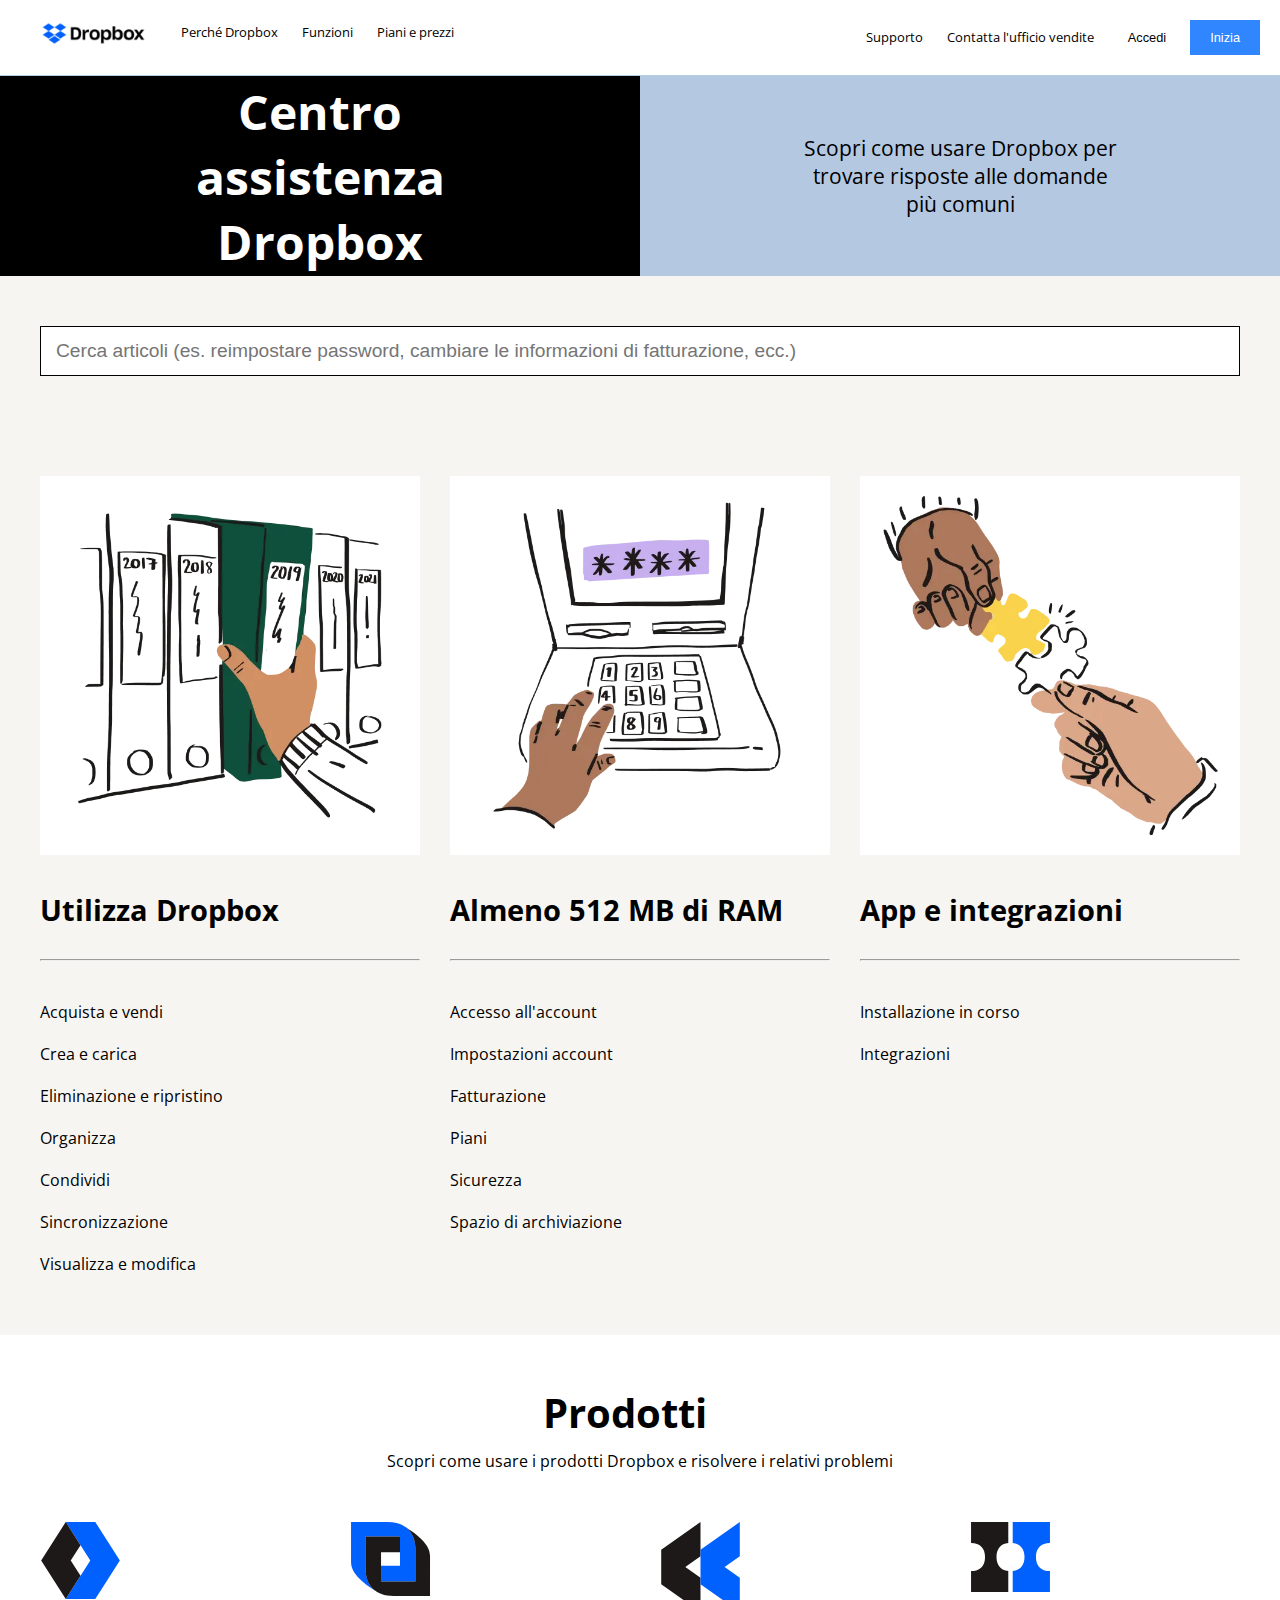
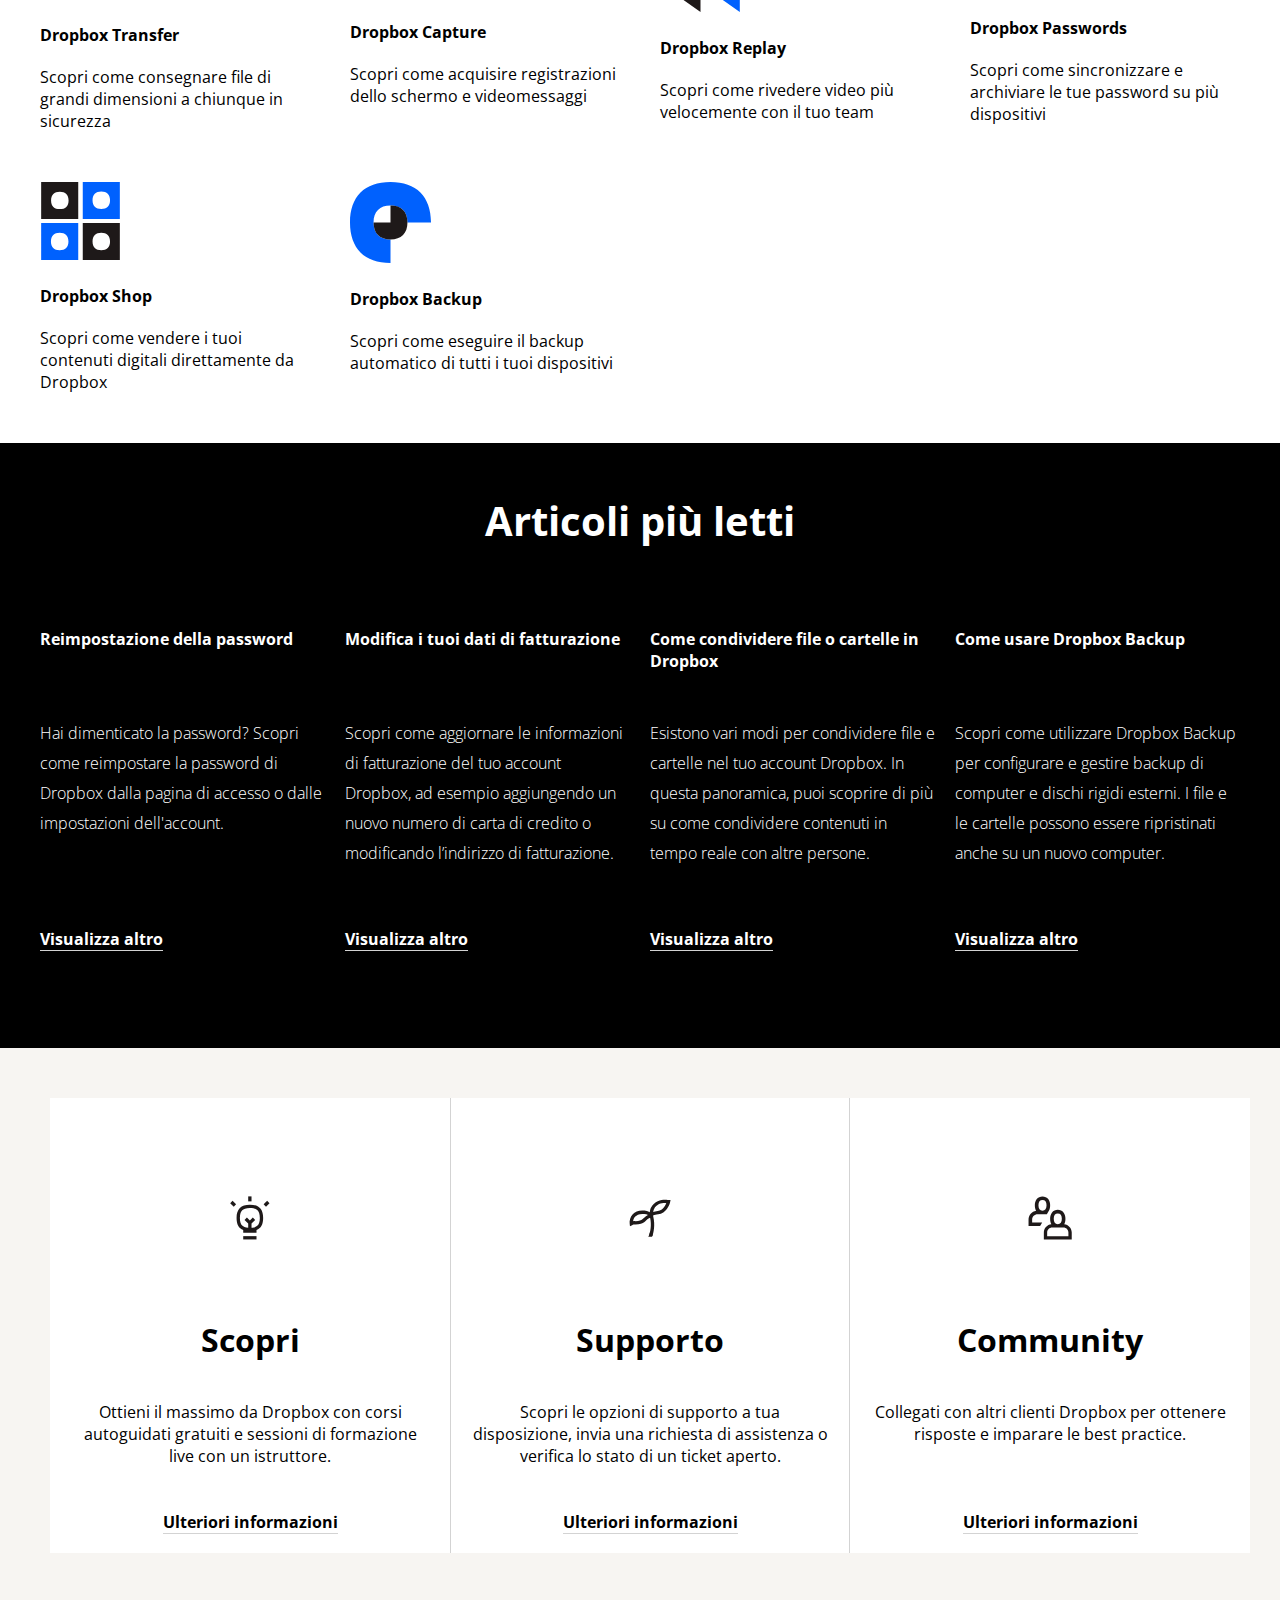
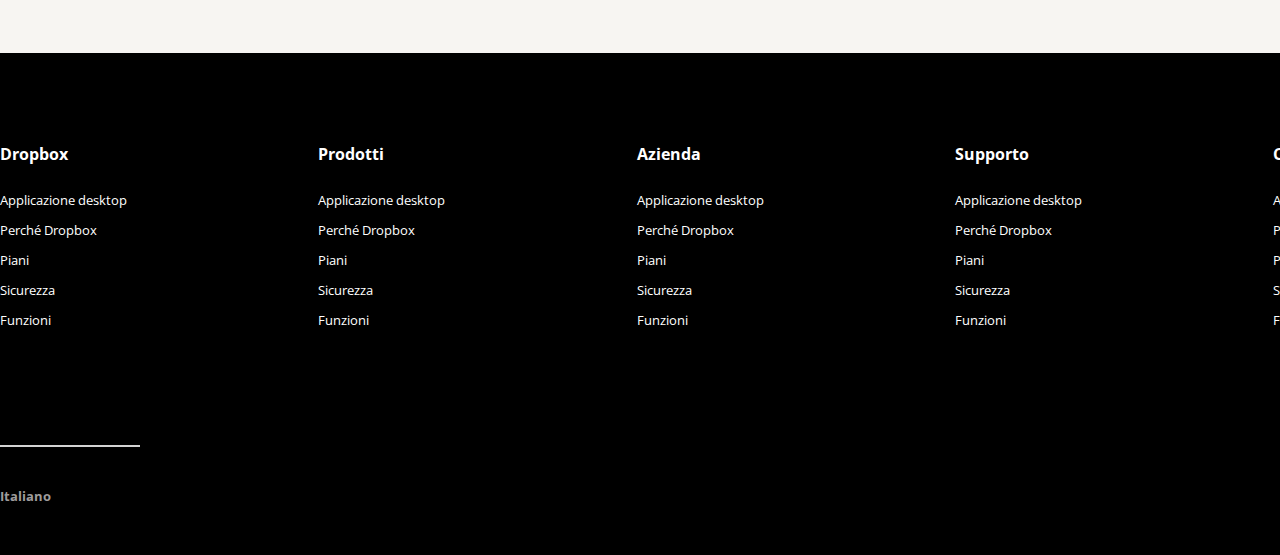
==== commit f41f42fc: "Fine Bonus" ====
--- a/help-desk.html
+++ b/help-desk.html
@@ -36,7 +36,7 @@
 
                                 <li>
 
-                                    <a href="#">
+                                    <a href="index.html">
                                         <img src="img/logo-small.png" alt="Dropbox" id="logo">
                                     </a>
 
@@ -785,6 +785,8 @@
 
             </div>
 
+            <!-- ARTICLES -->
+
             <div class="background-black">
 
                 <div class="container">
@@ -796,7 +798,7 @@
                     <div class="my-row articles">
     
                             
-                        <div class="col-3 my-row">
+                        <div class="col-3">
     
                             <div>
  
@@ -835,7 +837,7 @@
                          </div>
     
                             
-                        <div class="col-3 my-row">
+                        <div class="col-3">
     
                             <div>
  
@@ -874,7 +876,7 @@
                          </div>
     
                             
-                        <div class="col-3 my-row">
+                        <div class="col-3">
     
                             <div>
  
@@ -913,7 +915,7 @@
                          </div>
     
                             
-                        <div class="col-3 my-row">
+                        <div class="col-3">
     
                             <div>
  
@@ -950,34 +952,153 @@
  
                          </div>
 
-                        
-
-    
-                        
-    
                     </div>
     
                 </div>
 
             </div>
 
+            <!-- MORE INFO -->
+
             <div class="background">
 
                 <div class="container">
     
-                    <div class="my-row">
+                    <div class="my-row more-info">
     
                         <div class="col-4">
-    
-                        </div>
+     
+                            <div class="more-info-image">
+
+                                <img src="img/Lightbulb.svg" alt="lightbulb">
+
+                            </div>    
+                            
+                            <div>
+ 
+                                 <h4>
+ 
+                                    Scopri
+ 
+                                 </h4>
+ 
+                            </div>
+ 
+                            <div class="p-row">
+ 
+                                 <p>
+ 
+                                    Ottieni il massimo da Dropbox con corsi autoguidati gratuiti e sessioni di formazione live con un istruttore.
+                                
+                                </p>
+ 
+                            </div>
+ 
+                            <div>
+    
+                                <h4>
+    
+                                    <a href="#">
+    
+                                        Ulteriori informazioni 
+    
+                                    </a>
+    
+                                </h4>
+    
+                            </div>
+ 
+                         </div>
+    
     
                         <div class="col-4">
-    
-                        </div>
+     
+                            <div class="more-info-image">
+
+                                <img src="img/Sprout.svg" alt="sprout">
+
+                            </div>    
+                            
+                            <div>
+ 
+                                 <h4>
+ 
+                                    Supporto
+ 
+                                 </h4>
+ 
+                            </div>
+ 
+                            <div class="p-row">
+ 
+                                 <p>
+ 
+                                    Scopri le opzioni di supporto a tua disposizione, invia una richiesta di assistenza o verifica lo stato di un ticket aperto.
+                                
+                                </p>
+ 
+                            </div>
+ 
+                            <div>
+    
+                                <h4>
+    
+                                    <a href="#">
+    
+                                        Ulteriori informazioni 
+    
+                                    </a>
+    
+                                </h4>
+    
+                            </div>
+ 
+                         </div>
+    
     
                         <div class="col-4">
+     
+                            <div class="more-info-image">
+
+                                <img src="img/PersonMultiple.svg" alt="multiple">
+
+                            </div>    
                             
-                        </div>
+                            <div>
+ 
+                                 <h4>
+ 
+                                    Community
+ 
+                                 </h4>
+ 
+                            </div>
+ 
+                            <div class="p-row">
+ 
+                                 <p>
+ 
+                                    Collegati con altri clienti Dropbox per ottenere risposte e imparare le best practice.
+                                
+                                </p>
+ 
+                            </div>
+ 
+                            <div>
+    
+                                <h4>
+    
+                                    <a href="#">
+    
+                                        Ulteriori informazioni 
+    
+                                    </a>
+    
+                                </h4>
+    
+                            </div>
+ 
+                         </div>
     
                     </div>
     
--- a/css/help-desk-style.css
+++ b/css/help-desk-style.css
@@ -136,7 +136,7 @@
 }
 
 main .products .my-row{
-    margin: 0 -40px;
+    margin: 0 -20px;
 }
 
 main .products .col-3{
@@ -174,14 +174,14 @@
 
 main .articles .col-3{
     width: calc((95% / 12) * 3);
+    margin-bottom: 70px;
 }
 
 main .articles .col-3 > *{
     color: white;
 }
 
-
-main .articles .col-3.my-row > div{
+main .articles .col-3 > div{
     width: 100%;
 }
 
@@ -211,3 +211,57 @@
     color: white;
     border-bottom: 1px solid white;
 }
+
+/* MORE INFO */
+
+main .background:last-of-type{
+    padding: 50px;
+}
+
+main .more-info .col-4{
+    background-color: white;
+    padding: 20px;
+    margin-bottom: 50px;
+}
+
+main .more-info .col-4:nth-child(2){
+    border-right: 1px solid lightgray;
+    border-left: 1px solid lightgray;
+}
+
+main .more-info .more-info-image{
+    position:relative;
+    height: 200px;
+}
+
+main .more-info img{
+    width: 15%;
+    position: absolute;
+    left: 50%;
+    top: 50%;
+    transform: translate(-50%, -50%);
+}
+
+main .more-info .p-row{
+    padding: 40px 0;
+    text-align: center;
+    height: 150px;
+}
+
+main .more-info .col-4 h4{
+    text-align: center;
+}
+
+main .more-info .col-4 div:nth-of-type(2) h4{
+    font-size: 2em;
+}
+
+main .more-info .col-4 a{
+    color: black;
+    text-decoration: none;
+    border-bottom: 1px solid lightgray;
+}
+
+main .more-info .col-4 a:hover{
+    border-bottom: 1px solid black;
+}